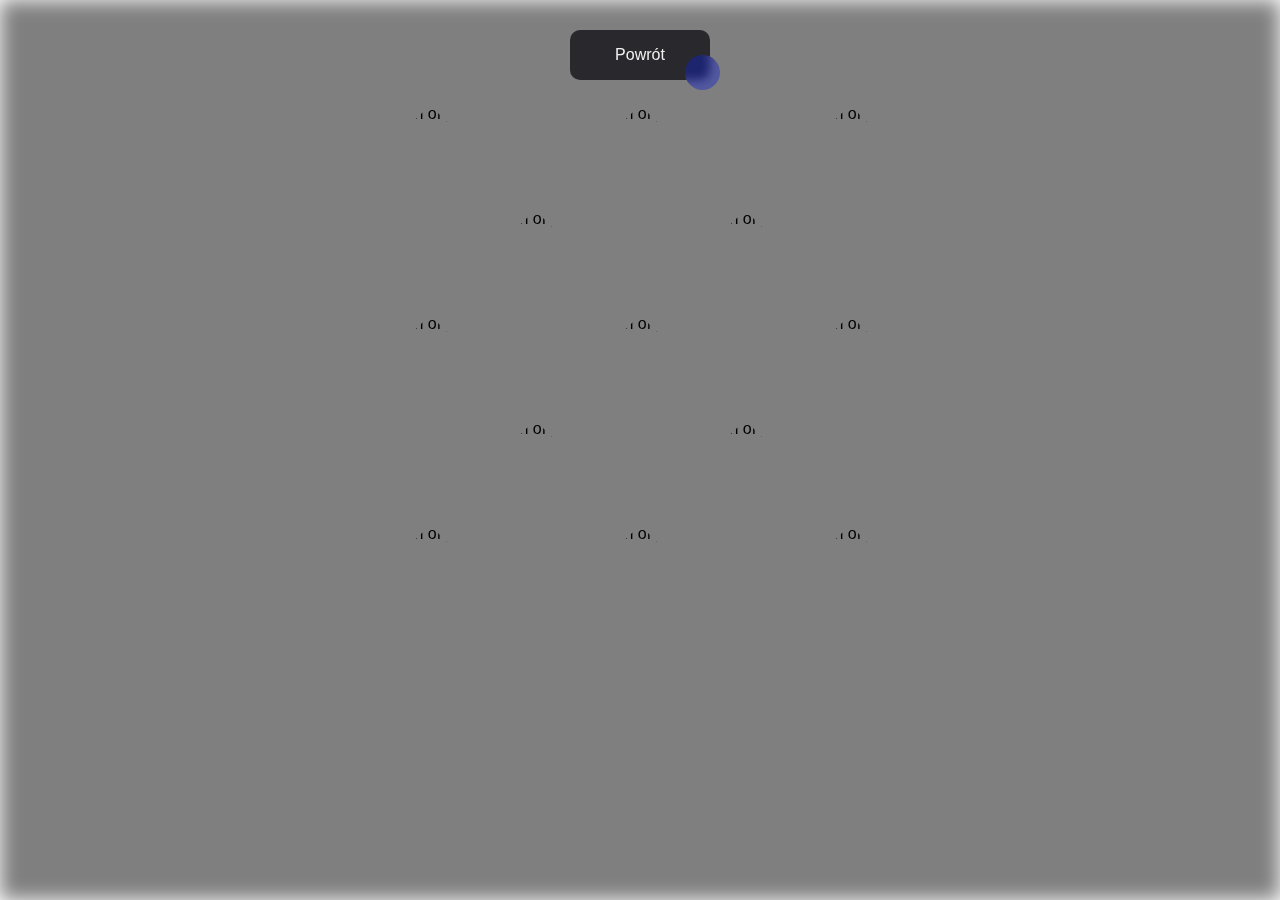
==== galeriamorze/galerymorze.html @ f60a2396 "Initial commit" ====
<!DOCTYPE html>
<html lang="en">
<head>
  <meta charset="UTF-8" />
  <meta name="viewport" content="width=device-width, initial-scale=1.0"/>
  <title>Galeria morze</title>
  <link rel="stylesheet" href="galerymorze.css">
</head>
<body>

  <button class="back-button" onclick="window.history.back()">Powrót</button>

  <article class="grid-gallery">
    <img src="zdjecia/morze/1a1.jpg" alt="description of picture 1" />
    <img src="zdjecia/morze/2a1.jpg" alt="description of picture 2" />
    <img src="zdjecia/morze/3a1.jpg" alt="description of picture 3" />
    <img src="4a1.jpg" alt="description of picture 4" />
    <img src="5a1.jpg" alt="description of picture 5" />
    <img src="7a1.jpg" alt="description of picture 6" />
    <img src="6a1.jpg" alt="description of picture 7" />
    <img src="8a1.jpg" alt="description of picture 8" />
    <img src="9a1.jpg" alt="description of picture 9" />
    <img src="10a1.jpg" alt="description of picture 10" />
    <img src="11a1.jpg" alt="description of picture 11" />
    <img src="12a1.jpg" alt="description of picture 12" />
    <img src="2a1.jpg" alt="description of picture 2 (again)" />
  </article>

  <!-- Modal: powiększone zdjęcie z nawigacją -->
  <div class="modal" id="imageModal">
    <span class="modal-close" id="modalClose">&times;</span>

    <!-- Przycisk poprzednie -->
    <div class="modal-nav prev" id="prevBtn">&#10094;</div>

    <!-- Obraz powiększony -->
    <img class="modal-content" id="modalImage" alt="Powiększone zdjęcie" />

    <!-- Przycisk następne -->
    <div class="modal-nav next" id="nextBtn">&#10095;</div>
  </div>

  <script src="script.js"></script> 
</body>
</html>
---- galeriamorze/galerymorze.css ----
/* BACKGROUND */
body {
  margin: 0;
  display: flex;
  flex-direction: column;
  align-items: center;
  justify-content: flex-start;
  min-height: 100vh;
  font-family: Arial, sans-serif;
  position: relative;
}

body::before {
  content: "";
  position: fixed;
  top: 0; 
  left: 0;
  width: 100%; 
  height: 100%;
  background:
    linear-gradient(rgba(0,0,0,0.5), rgba(0,0,0,0.5)), 
    url("6a1.jpg") center/cover no-repeat;
  filter: blur(10px);
  z-index: -1;
}

/* PRZYCISK POWROTU */

/* CSS */
.back-button {
  all: unset;
  width: 100px;
  height: 30px;
  margin-top: 30px;
  font-size: 16px;
  background: transparent;
  border: none;
  position: relative;
  color: #f0f0f0;
  cursor: pointer;
  z-index: 1;
  padding: 10px 20px;
  display: flex;
  align-items: center;
  justify-content: center;
  white-space: nowrap;
  user-select: none;
  -webkit-user-select: none;
  touch-action: manipulation;
}

.back-button::after,
.back-button::before {
  content: '';
  position: absolute;
  bottom: 0;
  right: 0;
  z-index: -99999;
  transition: all .4s;
}

.back-button::before {
  transform: translate(0%, 0%);
  width: 100%;
  height: 100%;
  background: #28282d;
  border-radius: 10px;
}

.back-button::after {
  transform: translate(10px, 10px);
  width: 35px;
  height: 35px;
  background: #1020d366;
  backdrop-filter: blur(5px);
  -webkit-backdrop-filter: blur(5px);
  border-radius: 50px;
}

.back-button:hover::before {
  transform: translate(5%, 20%);
  width: 110%;
  height: 110%;
}

.back-button:hover::after {
  border-radius: 10px;
  transform: translate(0, 0);
  width: 100%;
  height: 100%;
}

.back-button:active::after {
  transition: 0s;
  transform: translate(0, 5%);
}

/* GALERIA ZDJĘĆ */
.grid-gallery {
  --size: 100px; /* zmiana rozmiaru miniatur (większe niż poprzednio) */
  display: grid;
  grid-template-columns: repeat(6, var(--size));
  grid-auto-rows: var(--size);
  gap: 5px;
  place-items: center;
  margin: 75px;
}

/* Każdy obrazek w galerii */
.grid-gallery img {
  /* Dostosuj wielkość miniatur */
  width: calc(var(--size) * 2);
  height: calc(var(--size) * 2);
  object-fit: cover;
  grid-column: auto / span 2;
  border-radius: 5px;
  clip-path: path("M90,10 C100,0 100,0 110,10 190,90 190,90 190,90 200,100 200,100 190,110 190,110 110,190 110,190 100,200 100,200 90,190 90,190 10,110 10,110 0,100 0,100 10,90Z"); 
  transition: clip-path 0.25s, filter 0.25s, transform 0.25s;
}

/* Ustawienie kolumn dla co 5tego zdjęcia (opcjonalne) */
.grid-gallery img:nth-child(5n - 1) { 
  grid-column: 2 / span 2;
}

/* Efekt przy najechaniu - powiększenie i zmiana clip-path */
.grid-gallery img:hover {
  clip-path: path("M0,0 C0,0 200,0 200,0 200,0 200,100 200,100 200,100 200,200 200,200 200,200 100,200 100,200 100,200 100,200 0,200 0,200 0,100 0,100 0,100 0,100 0,100Z");
  z-index: 1;
  transform: scale(1.1);
}

/* Przy najechaniu na jedno zdjęcie - reszta przyciemnia się */
.grid-gallery:has(img:hover) img:not(:hover) {
  filter: brightness(0.5) contrast(0.5);
}

/* MODAL */
.modal {
  display: none; /* domyślnie ukryty */
  position: fixed;
  z-index: 9999; /* na wierzchu */
  left: 0;
  top: 0;
  width: 100%;
  height: 100%;
  background-color: rgba(0,0,0,0.8); /* półprzezroczyste tło */
  justify-content: center;
  align-items: center;
  transition: opacity 0.3s ease-in-out;
  opacity: 0;
}

/* Po dodaniu klasy "open" modal się pojawia */
.modal.open {
  display: flex; /* zmiana z none na flex, by ustawić w centrum */
  opacity: 1;
}

/* Obraz w modalu */
.modal-content {
  max-width: 80%;
  max-height: 80%;
  border: 2px solid #fff;
  border-radius: 8px;
  /* Animacja wysunięcia (np. lekka skala) */
  animation: scaleIn 0.3s ease forwards;
}

/* Przycisk zamknięcia (X) */
.modal-close {
  position: absolute;
  top: 30px;
  right: 50px;
  color: #fff;
  font-size: 2rem;
  font-weight: bold;
  cursor: pointer;
  transition: color 0.3s;
}

.modal-close:hover {
  color: #ffcccc;
}

/* Nawigacja (strzałki poprzedni/następny) */
.modal-nav {
  color: #fff;
  font-size: 2.5rem;
  cursor: pointer;
  position: absolute;
  top: 50%;
  transform: translateY(-50%);
  /* niewielkie tło dla lepszej widoczności strzałek */
  background: rgba(0,0,0,0.3);
  border-radius: 3px;
  padding: 0 12px;
  user-select: none;
}
.modal-nav:hover {
  background: rgba(0,0,0,0.6);
}
.modal-nav.prev {
  left: 30px;
}
.modal-nav.next {
  right: 30px;
}

/* Animacja skali obrazu w modalu */
@keyframes scaleIn {
  0% {
    transform: scale(0.7);
  }
  100% {
    transform: scale(1);
  }
}
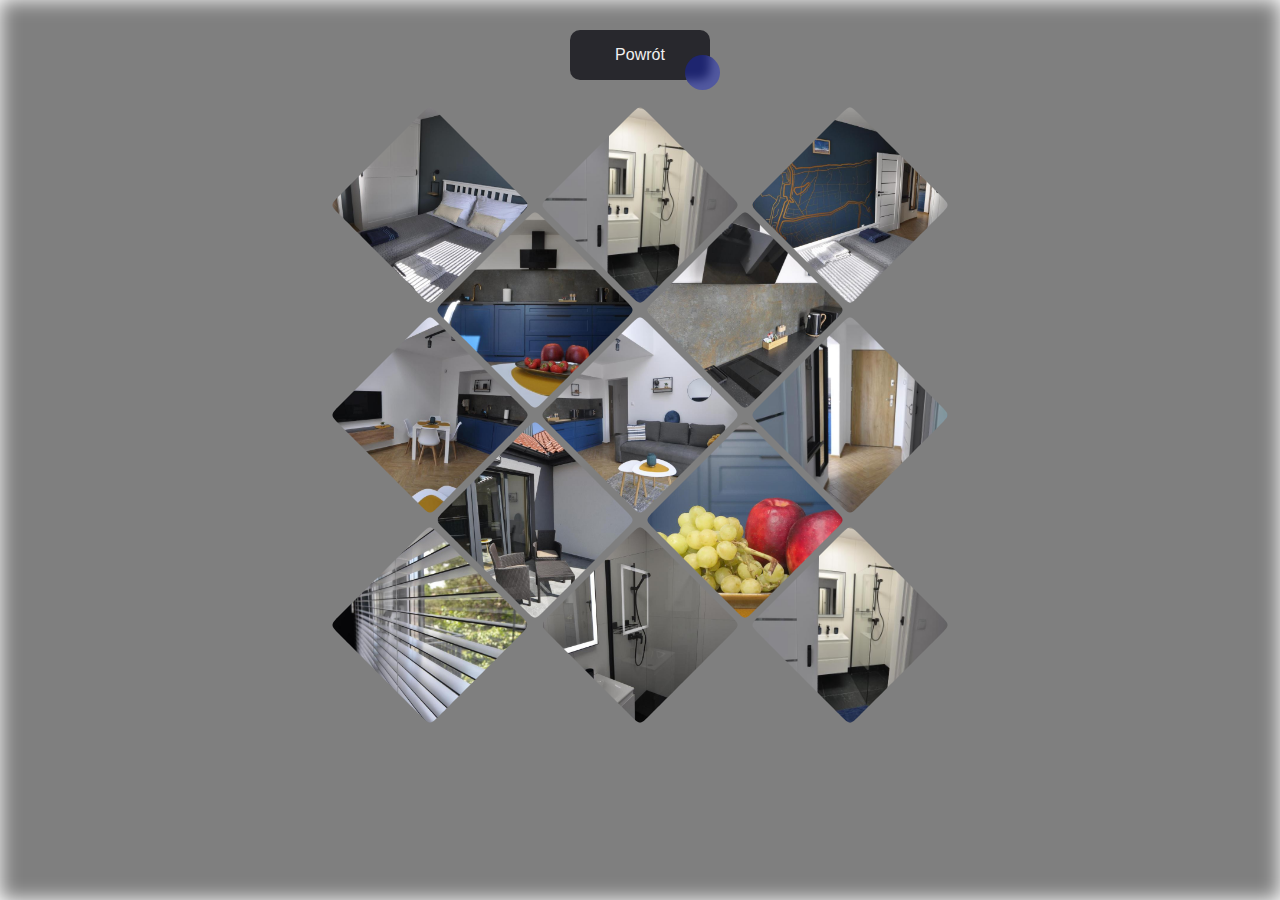
==== commit 396d3269: "file clean up" ====
--- a/galeriamorze/galerymorze.html
+++ b/galeriamorze/galerymorze.html
@@ -11,19 +11,19 @@
   <button class="back-button" onclick="window.history.back()">Powrót</button>
 
   <article class="grid-gallery">
-    <img src="zdjecia/morze/1a1.jpg" alt="description of picture 1" />
-    <img src="zdjecia/morze/2a1.jpg" alt="description of picture 2" />
-    <img src="zdjecia/morze/3a1.jpg" alt="description of picture 3" />
-    <img src="4a1.jpg" alt="description of picture 4" />
-    <img src="5a1.jpg" alt="description of picture 5" />
-    <img src="7a1.jpg" alt="description of picture 6" />
-    <img src="6a1.jpg" alt="description of picture 7" />
-    <img src="8a1.jpg" alt="description of picture 8" />
-    <img src="9a1.jpg" alt="description of picture 9" />
-    <img src="10a1.jpg" alt="description of picture 10" />
-    <img src="11a1.jpg" alt="description of picture 11" />
-    <img src="12a1.jpg" alt="description of picture 12" />
-    <img src="2a1.jpg" alt="description of picture 2 (again)" />
+    <img src="morze-zdjecia/1a1.jpg" alt="description of picture 1" />
+    <img src="morze-zdjecia/2a1.jpg" alt="description of picture 2" />
+    <img src="morze-zdjecia/3a1.jpg" alt="description of picture 3" />
+    <img src="morze-zdjecia/4a1.jpg" alt="description of picture 4" />
+    <img src="morze-zdjecia/5a1.jpg" alt="description of picture 5" />
+    <img src="morze-zdjecia/7a1.jpg" alt="description of picture 6" />
+    <img src="morze-zdjecia/6a1.jpg" alt="description of picture 7" />
+    <img src="morze-zdjecia/8a1.jpg" alt="description of picture 8" />
+    <img src="morze-zdjecia/9a1.jpg" alt="description of picture 9" />
+    <img src="morze-zdjecia/10a1.jpg" alt="description of picture 10" />
+    <img src="morze-zdjecia/11a1.jpg" alt="description of picture 11" />
+    <img src="morze-zdjecia/12a1.jpg" alt="description of picture 12" />
+    <img src="morze-zdjecia/2a1.jpg" alt="description of picture 2 (again)" />
   </article>
 
   <!-- Modal: powiększone zdjęcie z nawigacją -->
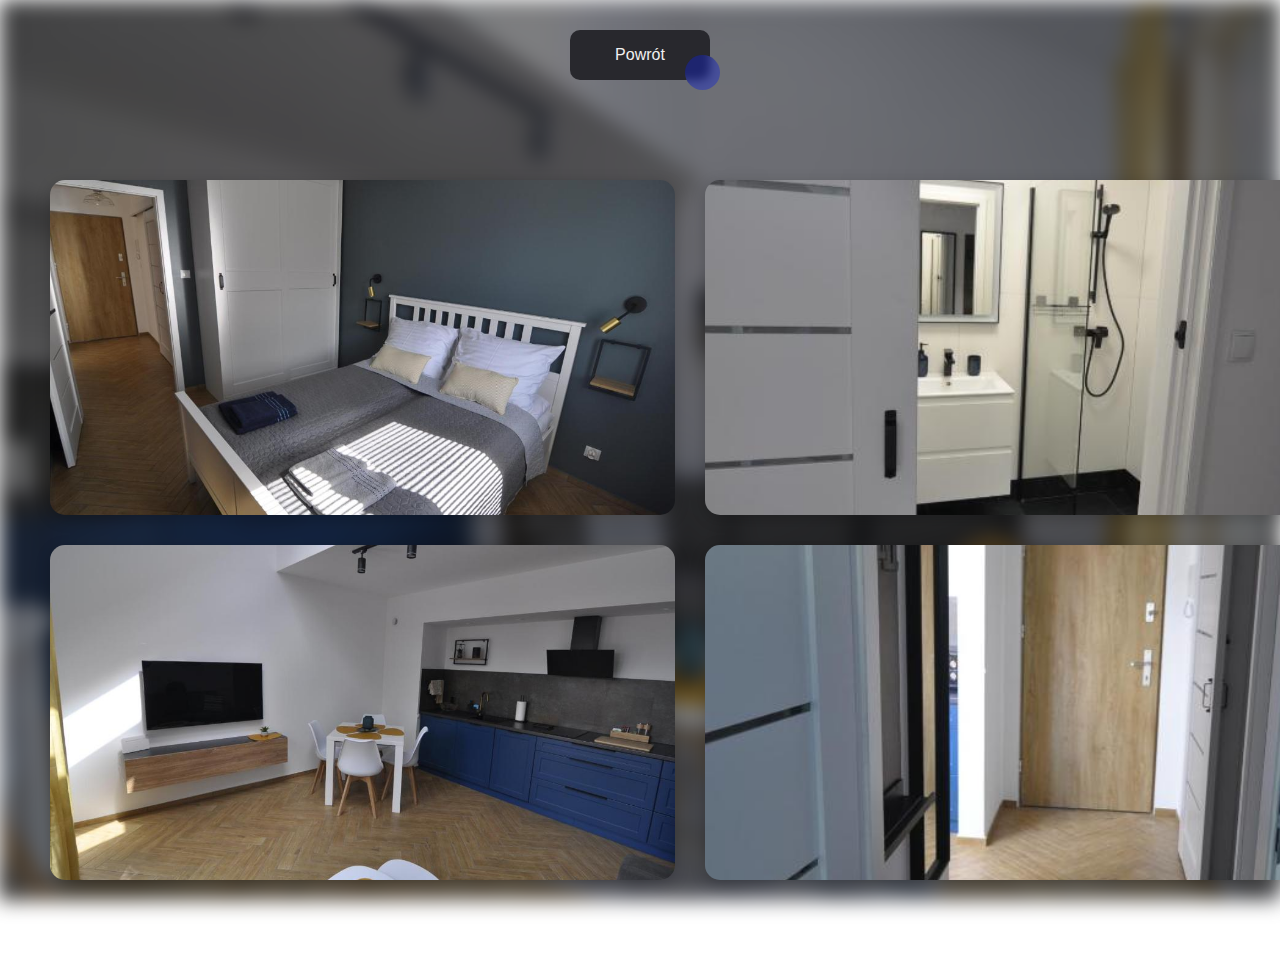
==== commit 1134b9b9: "Modyfikacja wyswietlania galerii morze i plaza" ====
--- a/galeriamorze/galerymorze.html
+++ b/galeriamorze/galerymorze.html
@@ -13,17 +13,8 @@
   <article class="grid-gallery">
     <img src="morze-zdjecia/1a1.jpg" alt="description of picture 1" />
     <img src="morze-zdjecia/2a1.jpg" alt="description of picture 2" />
-    <img src="morze-zdjecia/3a1.jpg" alt="description of picture 3" />
-    <img src="morze-zdjecia/4a1.jpg" alt="description of picture 4" />
-    <img src="morze-zdjecia/5a1.jpg" alt="description of picture 5" />
-    <img src="morze-zdjecia/7a1.jpg" alt="description of picture 6" />
-    <img src="morze-zdjecia/6a1.jpg" alt="description of picture 7" />
+    <img src="morze-zdjecia/7a1.jpg" alt="description of picture 3" />
     <img src="morze-zdjecia/8a1.jpg" alt="description of picture 8" />
-    <img src="morze-zdjecia/9a1.jpg" alt="description of picture 9" />
-    <img src="morze-zdjecia/10a1.jpg" alt="description of picture 10" />
-    <img src="morze-zdjecia/11a1.jpg" alt="description of picture 11" />
-    <img src="morze-zdjecia/12a1.jpg" alt="description of picture 12" />
-    <img src="morze-zdjecia/2a1.jpg" alt="description of picture 2 (again)" />
   </article>
 
   <!-- Modal: powiększone zdjęcie z nawigacją -->
--- a/galeriamorze/galerymorze.css
+++ b/galeriamorze/galerymorze.css
@@ -19,14 +19,12 @@
   height: 100%;
   background:
     linear-gradient(rgba(0,0,0,0.5), rgba(0,0,0,0.5)), 
-    url("6a1.jpg") center/cover no-repeat;
+    url("morze-zdjecia/6a1.jpg") center/cover no-repeat;
   filter: blur(10px);
   z-index: -1;
 }
 
 /* PRZYCISK POWROTU */
-
-/* CSS */
 .back-button {
   all: unset;
   width: 100px;
@@ -95,95 +93,106 @@
   transform: translate(0, 5%);
 }
 
-/* GALERIA ZDJĘĆ */
+/* NOWA GALERIA ZDJĘĆ */
 .grid-gallery {
-  --size: 100px; /* zmiana rozmiaru miniatur (większe niż poprzednio) */
   display: grid;
-  grid-template-columns: repeat(6, var(--size));
-  grid-auto-rows: var(--size);
-  gap: 5px;
-  place-items: center;
-  margin: 75px;
+  grid-template-columns: repeat(2, 1fr);
+  grid-template-rows: repeat(2, 1fr);
+  gap: 30px;
+  padding: 100px 50px;
+  max-width: 1400px;
+  margin: 0 auto;
+  width: 100%;
+  height: calc(100vh - 200px);
+  position: relative;
 }
 
 /* Każdy obrazek w galerii */
 .grid-gallery img {
-  /* Dostosuj wielkość miniatur */
-  width: calc(var(--size) * 2);
-  height: calc(var(--size) * 2);
+  width: 100%;
+  height: 100%;
   object-fit: cover;
-  grid-column: auto / span 2;
-  border-radius: 5px;
-  clip-path: path("M90,10 C100,0 100,0 110,10 190,90 190,90 190,90 200,100 200,100 190,110 190,110 110,190 110,190 100,200 100,200 90,190 90,190 10,110 10,110 0,100 0,100 10,90Z"); 
-  transition: clip-path 0.25s, filter 0.25s, transform 0.25s;
-}
-
-/* Ustawienie kolumn dla co 5tego zdjęcia (opcjonalne) */
-.grid-gallery img:nth-child(5n - 1) { 
-  grid-column: 2 / span 2;
-}
-
-/* Efekt przy najechaniu - powiększenie i zmiana clip-path */
+  border-radius: 15px;
+  cursor: pointer;
+  transition: all 0.4s ease;
+  position: relative;
+  overflow: hidden;
+  box-shadow: 0 4px 15px rgba(0, 0, 0, 0.2);
+}
+
+.grid-gallery img::before {
+  content: '';
+  position: absolute;
+  top: 0;
+  left: 0;
+  width: 100%;
+  height: 100%;
+  background: linear-gradient(to bottom, transparent 0%, rgba(0, 0, 0, 0.4) 100%);
+  opacity: 0;
+  transition: opacity 0.4s ease;
+}
+
 .grid-gallery img:hover {
-  clip-path: path("M0,0 C0,0 200,0 200,0 200,0 200,100 200,100 200,100 200,200 200,200 200,200 100,200 100,200 100,200 100,200 0,200 0,200 0,100 0,100 0,100 0,100 0,100Z");
-  z-index: 1;
-  transform: scale(1.1);
-}
-
-/* Przy najechaniu na jedno zdjęcie - reszta przyciemnia się */
-.grid-gallery:has(img:hover) img:not(:hover) {
-  filter: brightness(0.5) contrast(0.5);
+  transform: translateY(-10px);
+  box-shadow: 0 8px 25px rgba(0, 0, 0, 0.3);
+}
+
+.grid-gallery img:hover::before {
+  opacity: 1;
 }
 
 /* MODAL */
 .modal {
-  display: none; /* domyślnie ukryty */
+  display: none;
   position: fixed;
-  z-index: 9999; /* na wierzchu */
+  z-index: 9999;
   left: 0;
   top: 0;
   width: 100%;
   height: 100%;
-  background-color: rgba(0,0,0,0.8); /* półprzezroczyste tło */
+  background-color: rgba(0, 0, 0, 0.9);
   justify-content: center;
   align-items: center;
   transition: opacity 0.3s ease-in-out;
   opacity: 0;
 }
 
-/* Po dodaniu klasy "open" modal się pojawia */
 .modal.open {
-  display: flex; /* zmiana z none na flex, by ustawić w centrum */
+  display: flex;
   opacity: 1;
 }
 
-/* Obraz w modalu */
 .modal-content {
-  max-width: 80%;
-  max-height: 80%;
-  border: 2px solid #fff;
+  max-width: 90%;
+  max-height: 90vh;
   border-radius: 8px;
-  /* Animacja wysunięcia (np. lekka skala) */
+  box-shadow: 0 0 30px rgba(0, 0, 0, 0.5);
   animation: scaleIn 0.3s ease forwards;
 }
 
-/* Przycisk zamknięcia (X) */
 .modal-close {
   position: absolute;
-  top: 30px;
-  right: 50px;
+  top: 20px;
+  right: 30px;
   color: #fff;
-  font-size: 2rem;
+  font-size: 2.5rem;
   font-weight: bold;
   cursor: pointer;
-  transition: color 0.3s;
+  transition: all 0.3s ease;
+  width: 40px;
+  height: 40px;
+  display: flex;
+  align-items: center;
+  justify-content: center;
+  background: rgba(255, 255, 255, 0.1);
+  border-radius: 50%;
 }
 
 .modal-close:hover {
-  color: #ffcccc;
-}
-
-/* Nawigacja (strzałki poprzedni/następny) */
+  background: rgba(255, 255, 255, 0.2);
+  transform: rotate(90deg);
+}
+
 .modal-nav {
   color: #fff;
   font-size: 2.5rem;
@@ -191,29 +200,52 @@
   position: absolute;
   top: 50%;
   transform: translateY(-50%);
-  /* niewielkie tło dla lepszej widoczności strzałek */
-  background: rgba(0,0,0,0.3);
-  border-radius: 3px;
-  padding: 0 12px;
-  user-select: none;
-}
+  background: rgba(255, 255, 255, 0.1);
+  border-radius: 50%;
+  width: 50px;
+  height: 50px;
+  display: flex;
+  align-items: center;
+  justify-content: center;
+  transition: all 0.3s ease;
+}
+
 .modal-nav:hover {
-  background: rgba(0,0,0,0.6);
-}
+  background: rgba(255, 255, 255, 0.2);
+  transform: translateY(-50%) scale(1.1);
+}
+
 .modal-nav.prev {
-  left: 30px;
-}
+  left: 20px;
+}
+
 .modal-nav.next {
-  right: 30px;
-}
-
-/* Animacja skali obrazu w modalu */
+  right: 20px;
+}
+
 @keyframes scaleIn {
   0% {
-    transform: scale(0.7);
+    transform: scale(0.8);
   }
   100% {
     transform: scale(1);
   }
 }
 
+/* Responsywność */
+@media screen and (max-width: 768px) {
+  .grid-gallery {
+    gap: 20px;
+    padding: 80px 30px;
+    height: calc(100vh - 150px);
+  }
+}
+
+@media screen and (max-width: 480px) {
+  .grid-gallery {
+    gap: 15px;
+    padding: 60px 20px;
+    height: calc(100vh - 120px);
+  }
+}
+
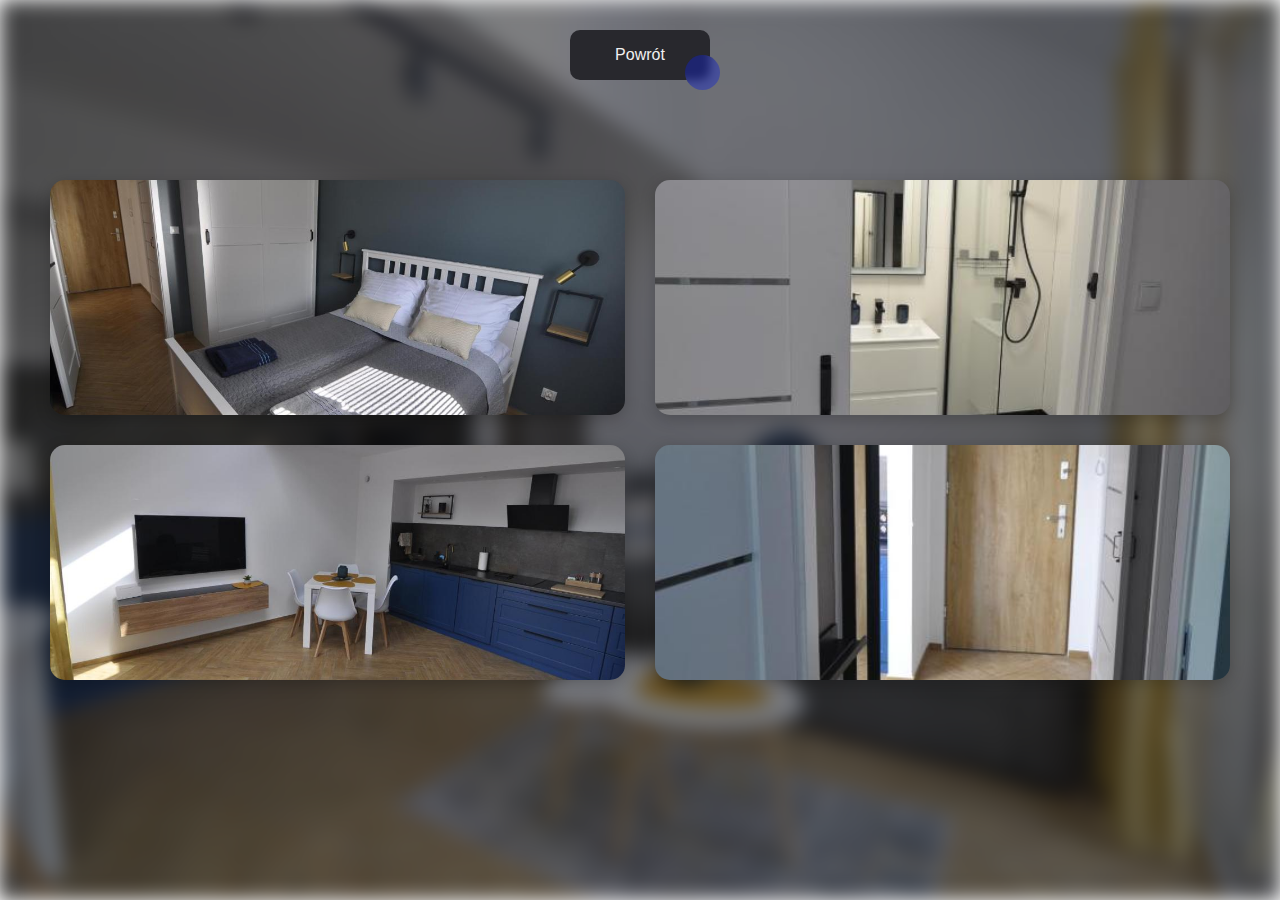
==== commit 850dbc65: "icon change" ====
--- a/galeriamorze/galerymorze.html
+++ b/galeriamorze/galerymorze.html
@@ -4,6 +4,7 @@
   <meta charset="UTF-8" />
   <meta name="viewport" content="width=device-width, initial-scale=1.0"/>
   <title>Galeria morze</title>
+  <link rel="icon" type="image/png" href="zdjecia/logobolo.png">
   <link rel="stylesheet" href="galerymorze.css">
 </head>
 <body>
--- a/galeriamorze/galerymorze.css
+++ b/galeriamorze/galerymorze.css
@@ -1,40 +1,55 @@
-/* BACKGROUND */
+/* CSS Variables */
+:root {
+  --overlay-color: rgba(0, 0, 0, 0.5);
+  --button-shadow: #1020d366;
+  --modal-bg: rgba(0, 0, 0, 0.9);
+  --white: #f0f0f0;
+  --button-bg: #28282d;
+  --transition-normal: all 0.3s ease;
+  --transition-slow: all 0.4s ease;
+}
+
+/* Reset & Base Styles */
+* {
+  margin: 0;
+  padding: 0;
+  box-sizing: border-box;
+  overflow-x: hidden;
+}
+
 body {
-  margin: 0;
+  width: 100vw;
+  max-width: 100%;
+  overflow-x: hidden;
+  position: relative;
   display: flex;
   flex-direction: column;
   align-items: center;
   justify-content: flex-start;
   min-height: 100vh;
   font-family: Arial, sans-serif;
-  position: relative;
-}
-
+}
+
+/* Background Overlay */
 body::before {
   content: "";
   position: fixed;
-  top: 0; 
-  left: 0;
-  width: 100%; 
-  height: 100%;
-  background:
-    linear-gradient(rgba(0,0,0,0.5), rgba(0,0,0,0.5)), 
-    url("morze-zdjecia/6a1.jpg") center/cover no-repeat;
+  inset: 0;
+  background: linear-gradient(var(--overlay-color), var(--overlay-color)), 
+              url("morze-zdjecia/6a1.jpg") center/cover no-repeat;
   filter: blur(10px);
   z-index: -1;
 }
 
-/* PRZYCISK POWROTU */
+/* Back Button Styles */
 .back-button {
   all: unset;
   width: 100px;
   height: 30px;
   margin-top: 30px;
   font-size: 16px;
-  background: transparent;
-  border: none;
-  position: relative;
-  color: #f0f0f0;
+  position: relative;
+  color: var(--white);
   cursor: pointer;
   z-index: 1;
   padding: 10px 20px;
@@ -43,25 +58,24 @@
   justify-content: center;
   white-space: nowrap;
   user-select: none;
-  -webkit-user-select: none;
   touch-action: manipulation;
 }
 
-.back-button::after,
-.back-button::before {
+.back-button::before,
+.back-button::after {
   content: '';
   position: absolute;
   bottom: 0;
   right: 0;
   z-index: -99999;
-  transition: all .4s;
+  transition: var(--transition-slow);
 }
 
 .back-button::before {
   transform: translate(0%, 0%);
   width: 100%;
   height: 100%;
-  background: #28282d;
+  background: var(--button-bg);
   border-radius: 10px;
 }
 
@@ -69,9 +83,8 @@
   transform: translate(10px, 10px);
   width: 35px;
   height: 35px;
-  background: #1020d366;
+  background: var(--button-shadow);
   backdrop-filter: blur(5px);
-  -webkit-backdrop-filter: blur(5px);
   border-radius: 50px;
 }
 
@@ -93,7 +106,7 @@
   transform: translate(0, 5%);
 }
 
-/* NOWA GALERIA ZDJĘĆ */
+/* Gallery Grid Layout */
 .grid-gallery {
   display: grid;
   grid-template-columns: repeat(2, 1fr);
@@ -107,14 +120,14 @@
   position: relative;
 }
 
-/* Każdy obrazek w galerii */
+/* Gallery Image Styles */
 .grid-gallery img {
   width: 100%;
   height: 100%;
   object-fit: cover;
   border-radius: 15px;
   cursor: pointer;
-  transition: all 0.4s ease;
+  transition: var(--transition-slow);
   position: relative;
   overflow: hidden;
   box-shadow: 0 4px 15px rgba(0, 0, 0, 0.2);
@@ -141,16 +154,13 @@
   opacity: 1;
 }
 
-/* MODAL */
+/* Modal Styles */
 .modal {
   display: none;
   position: fixed;
   z-index: 9999;
-  left: 0;
-  top: 0;
-  width: 100%;
-  height: 100%;
-  background-color: rgba(0, 0, 0, 0.9);
+  inset: 0;
+  background-color: var(--modal-bg);
   justify-content: center;
   align-items: center;
   transition: opacity 0.3s ease-in-out;
@@ -170,17 +180,12 @@
   animation: scaleIn 0.3s ease forwards;
 }
 
-.modal-close {
-  position: absolute;
-  top: 20px;
-  right: 30px;
+/* Modal Navigation */
+.modal-close,
+.modal-nav {
   color: #fff;
-  font-size: 2.5rem;
-  font-weight: bold;
   cursor: pointer;
-  transition: all 0.3s ease;
-  width: 40px;
-  height: 40px;
+  transition: var(--transition-normal);
   display: flex;
   align-items: center;
   justify-content: center;
@@ -188,51 +193,52 @@
   border-radius: 50%;
 }
 
+.modal-close {
+  position: absolute;
+  top: 20px;
+  right: 30px;
+  font-size: 2.5rem;
+  font-weight: bold;
+  width: 40px;
+  height: 40px;
+}
+
+.modal-nav {
+  font-size: 2.5rem;
+  position: absolute;
+  top: 50%;
+  transform: translateY(-50%);
+  width: 50px;
+  height: 50px;
+}
+
 .modal-close:hover {
   background: rgba(255, 255, 255, 0.2);
   transform: rotate(90deg);
 }
 
-.modal-nav {
-  color: #fff;
-  font-size: 2.5rem;
-  cursor: pointer;
-  position: absolute;
-  top: 50%;
-  transform: translateY(-50%);
-  background: rgba(255, 255, 255, 0.1);
-  border-radius: 50%;
-  width: 50px;
-  height: 50px;
-  display: flex;
-  align-items: center;
-  justify-content: center;
-  transition: all 0.3s ease;
-}
-
 .modal-nav:hover {
   background: rgba(255, 255, 255, 0.2);
   transform: translateY(-50%) scale(1.1);
 }
 
-.modal-nav.prev {
-  left: 20px;
-}
-
-.modal-nav.next {
-  right: 20px;
-}
+.modal-nav.prev { left: 20px; }
+.modal-nav.next { right: 20px; }
 
 @keyframes scaleIn {
-  0% {
-    transform: scale(0.8);
-  }
-  100% {
-    transform: scale(1);
-  }
-}
-
-/* Responsywność */
+  from { transform: scale(0.8); }
+  to { transform: scale(1); }
+}
+
+/* Container Styles */
+.gallery-container {
+  width: 100%;
+  max-width: 100vw;
+  overflow-x: hidden;
+  position: relative;
+}
+
+/* Responsive Design */
 @media screen and (max-width: 768px) {
   .grid-gallery {
     gap: 20px;
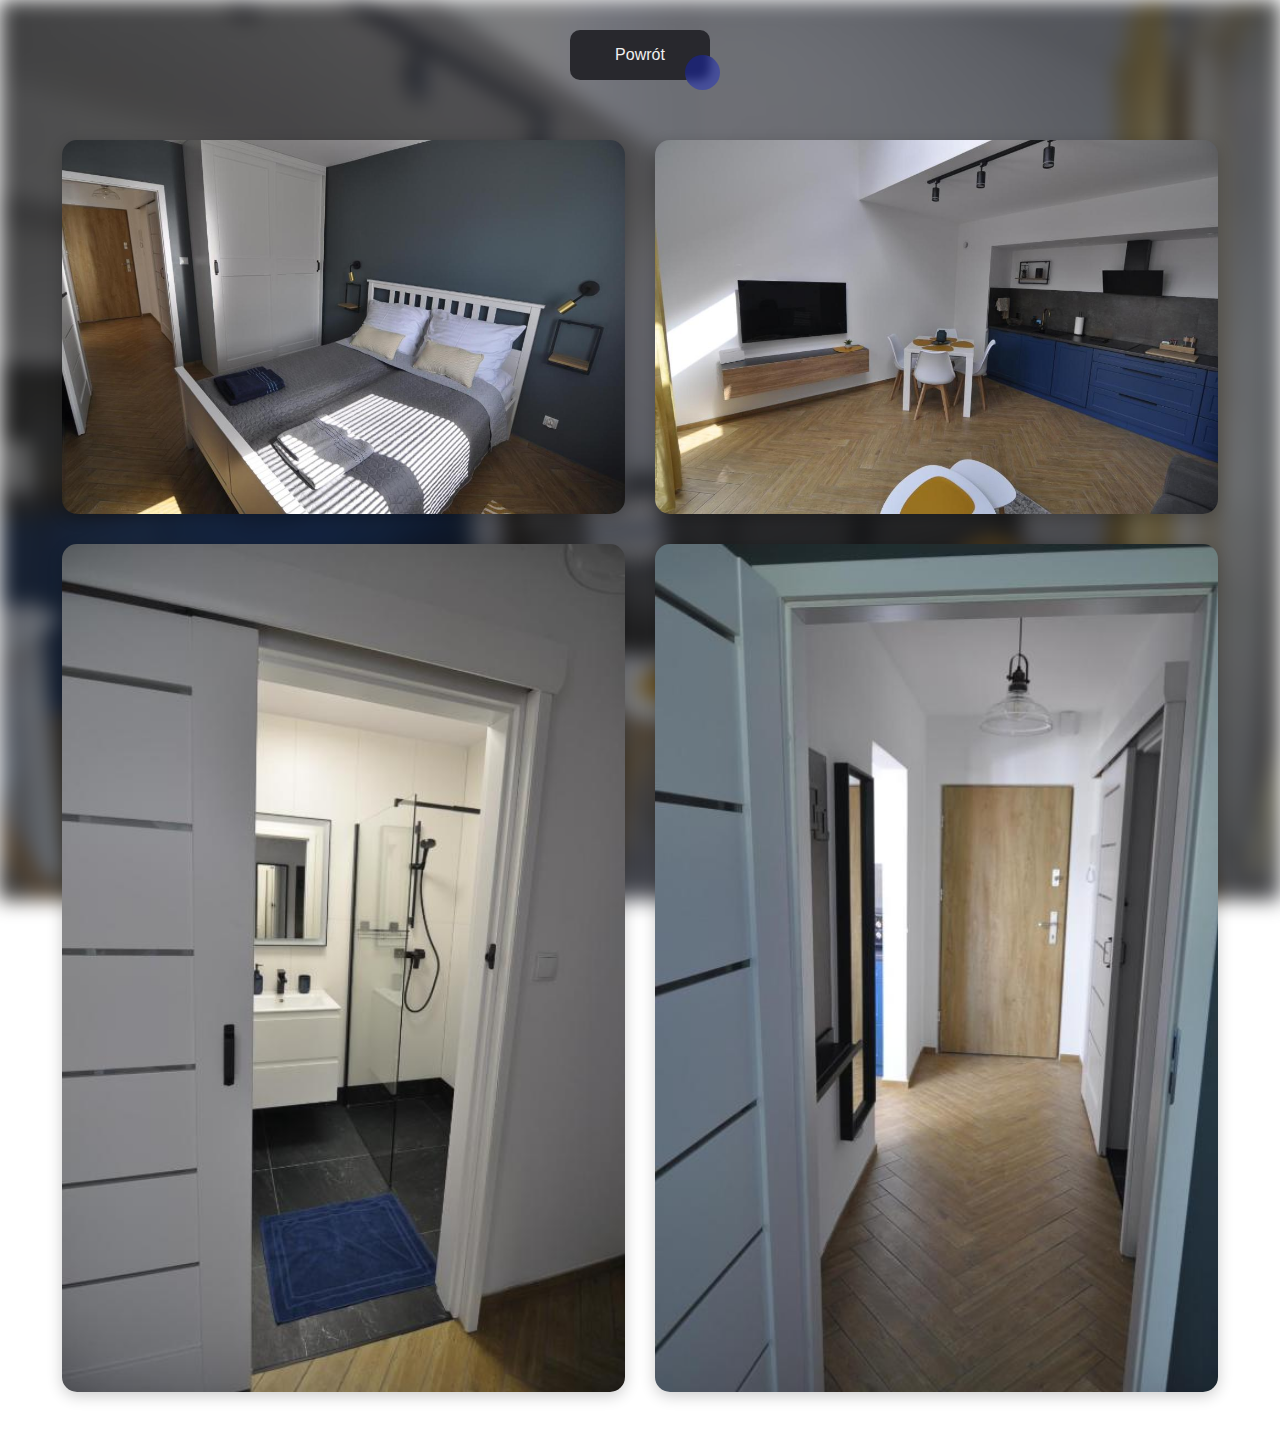
==== commit 58dd54f0: "Poprawienie rozmieszczenia zdjęć w gal morze" ====
--- a/galeriamorze/galerymorze.html
+++ b/galeriamorze/galerymorze.html
@@ -4,7 +4,7 @@
   <meta charset="UTF-8" />
   <meta name="viewport" content="width=device-width, initial-scale=1.0"/>
   <title>Galeria morze</title>
-  <link rel="icon" type="image/png" href="zdjecia/logobolo.png">
+  <link rel="icon" type="image/png" href="../zdjecia/logobolo.png">
   <link rel="stylesheet" href="galerymorze.css">
 </head>
 <body>
@@ -13,8 +13,8 @@
 
   <article class="grid-gallery">
     <img src="morze-zdjecia/1a1.jpg" alt="description of picture 1" />
-    <img src="morze-zdjecia/2a1.jpg" alt="description of picture 2" />
-    <img src="morze-zdjecia/7a1.jpg" alt="description of picture 3" />
+    <img src="morze-zdjecia/7a1.jpg" alt="description of picture 2" />
+    <img src="morze-zdjecia/2a1.jpg" alt="description of picture 3" />
     <img src="morze-zdjecia/8a1.jpg" alt="description of picture 8" />
   </article>
 
--- a/galeriamorze/galerymorze.css
+++ b/galeriamorze/galerymorze.css
@@ -14,20 +14,22 @@
   margin: 0;
   padding: 0;
   box-sizing: border-box;
+}
+
+html {
+  height: 100%;
+}
+
+body {
+  min-height: 100%;
+  position: relative;
+  display: flex;
+  flex-direction: column;
+  align-items: center;
+  justify-content: flex-start;
+  font-family: Arial, sans-serif;
+  overflow-y: auto;
   overflow-x: hidden;
-}
-
-body {
-  width: 100vw;
-  max-width: 100%;
-  overflow-x: hidden;
-  position: relative;
-  display: flex;
-  flex-direction: column;
-  align-items: center;
-  justify-content: flex-start;
-  min-height: 100vh;
-  font-family: Arial, sans-serif;
 }
 
 /* Background Overlay */
@@ -110,27 +112,23 @@
 .grid-gallery {
   display: grid;
   grid-template-columns: repeat(2, 1fr);
-  grid-template-rows: repeat(2, 1fr);
   gap: 30px;
-  padding: 100px 50px;
-  max-width: 1400px;
-  margin: 0 auto;
-  width: 100%;
-  height: calc(100vh - 200px);
+  padding: 30px;
+  width: min(95%, 1400px);
+  margin: 30px auto;
   position: relative;
 }
 
 /* Gallery Image Styles */
 .grid-gallery img {
   width: 100%;
-  height: 100%;
-  object-fit: cover;
+  height: auto;
   border-radius: 15px;
   cursor: pointer;
   transition: var(--transition-slow);
   position: relative;
-  overflow: hidden;
   box-shadow: 0 4px 15px rgba(0, 0, 0, 0.2);
+  display: block;
 }
 
 .grid-gallery img::before {
@@ -242,16 +240,31 @@
 @media screen and (max-width: 768px) {
   .grid-gallery {
     gap: 20px;
-    padding: 80px 30px;
-    height: calc(100vh - 150px);
+    padding: 20px;
+    margin: 20px auto;
   }
 }
 
 @media screen and (max-width: 480px) {
   .grid-gallery {
+    grid-template-columns: 1fr;
     gap: 15px;
-    padding: 60px 20px;
-    height: calc(100vh - 120px);
-  }
-}
-
+    padding: 15px;
+    margin: 15px auto;
+  }
+}
+
+@media screen and (max-height: 800px) {
+  .grid-gallery {
+    min-height: 450px;
+    padding: 60px 30px;
+  }
+}
+
+@media screen and (max-height: 600px) {
+  .grid-gallery {
+    min-height: 350px;
+    padding: 40px 20px;
+  }
+}
+
